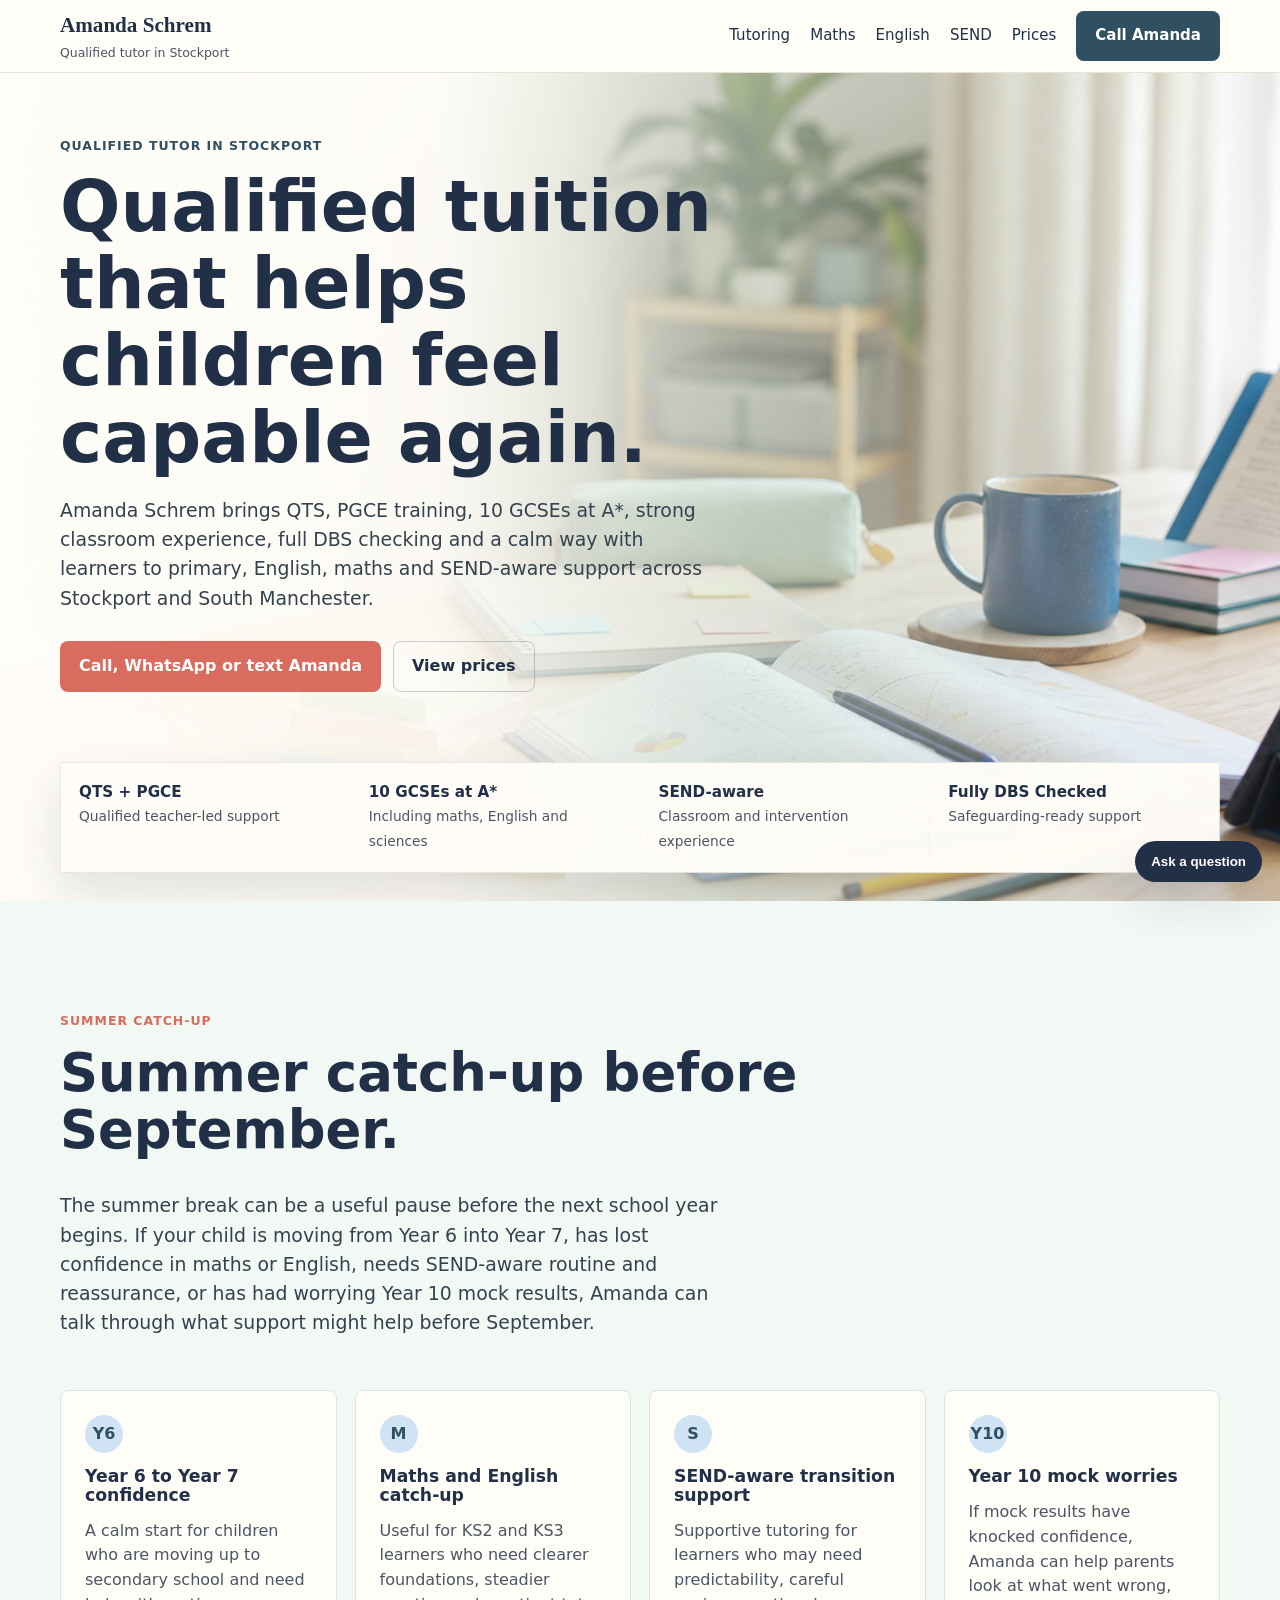
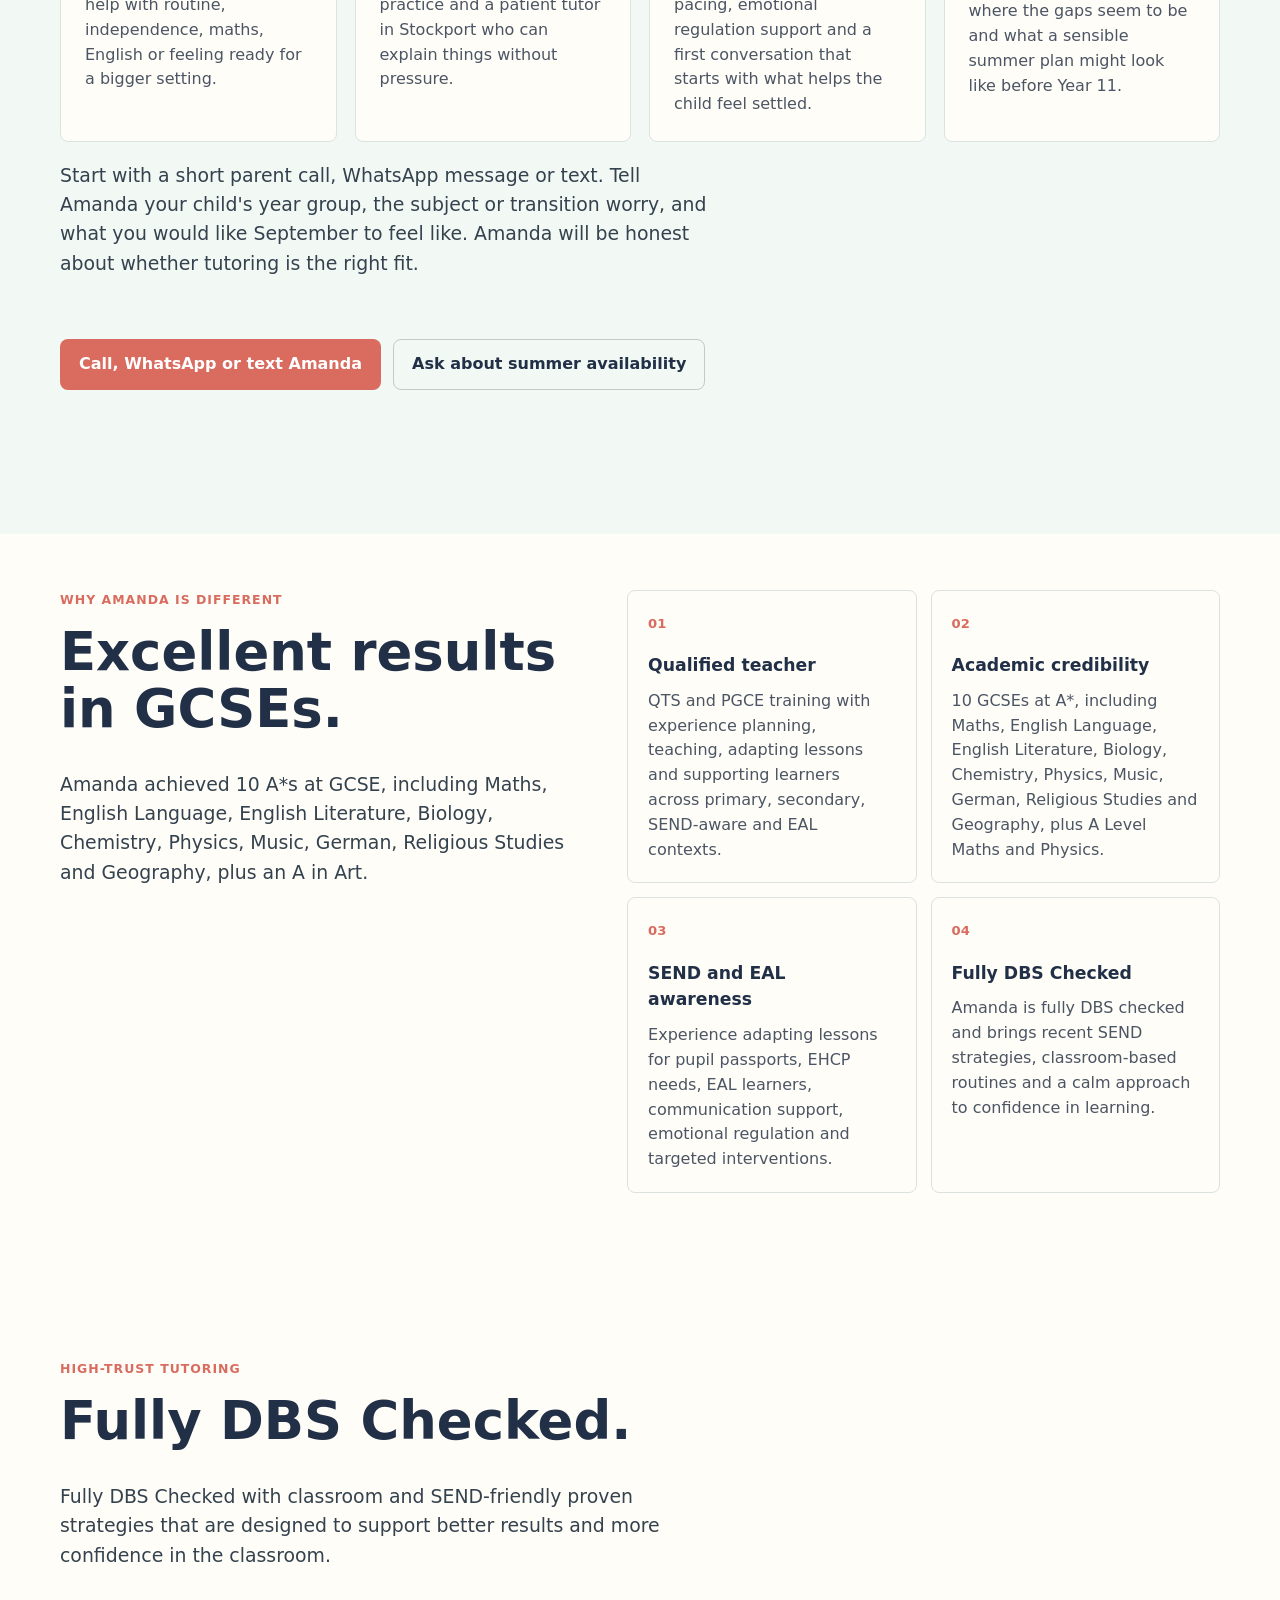
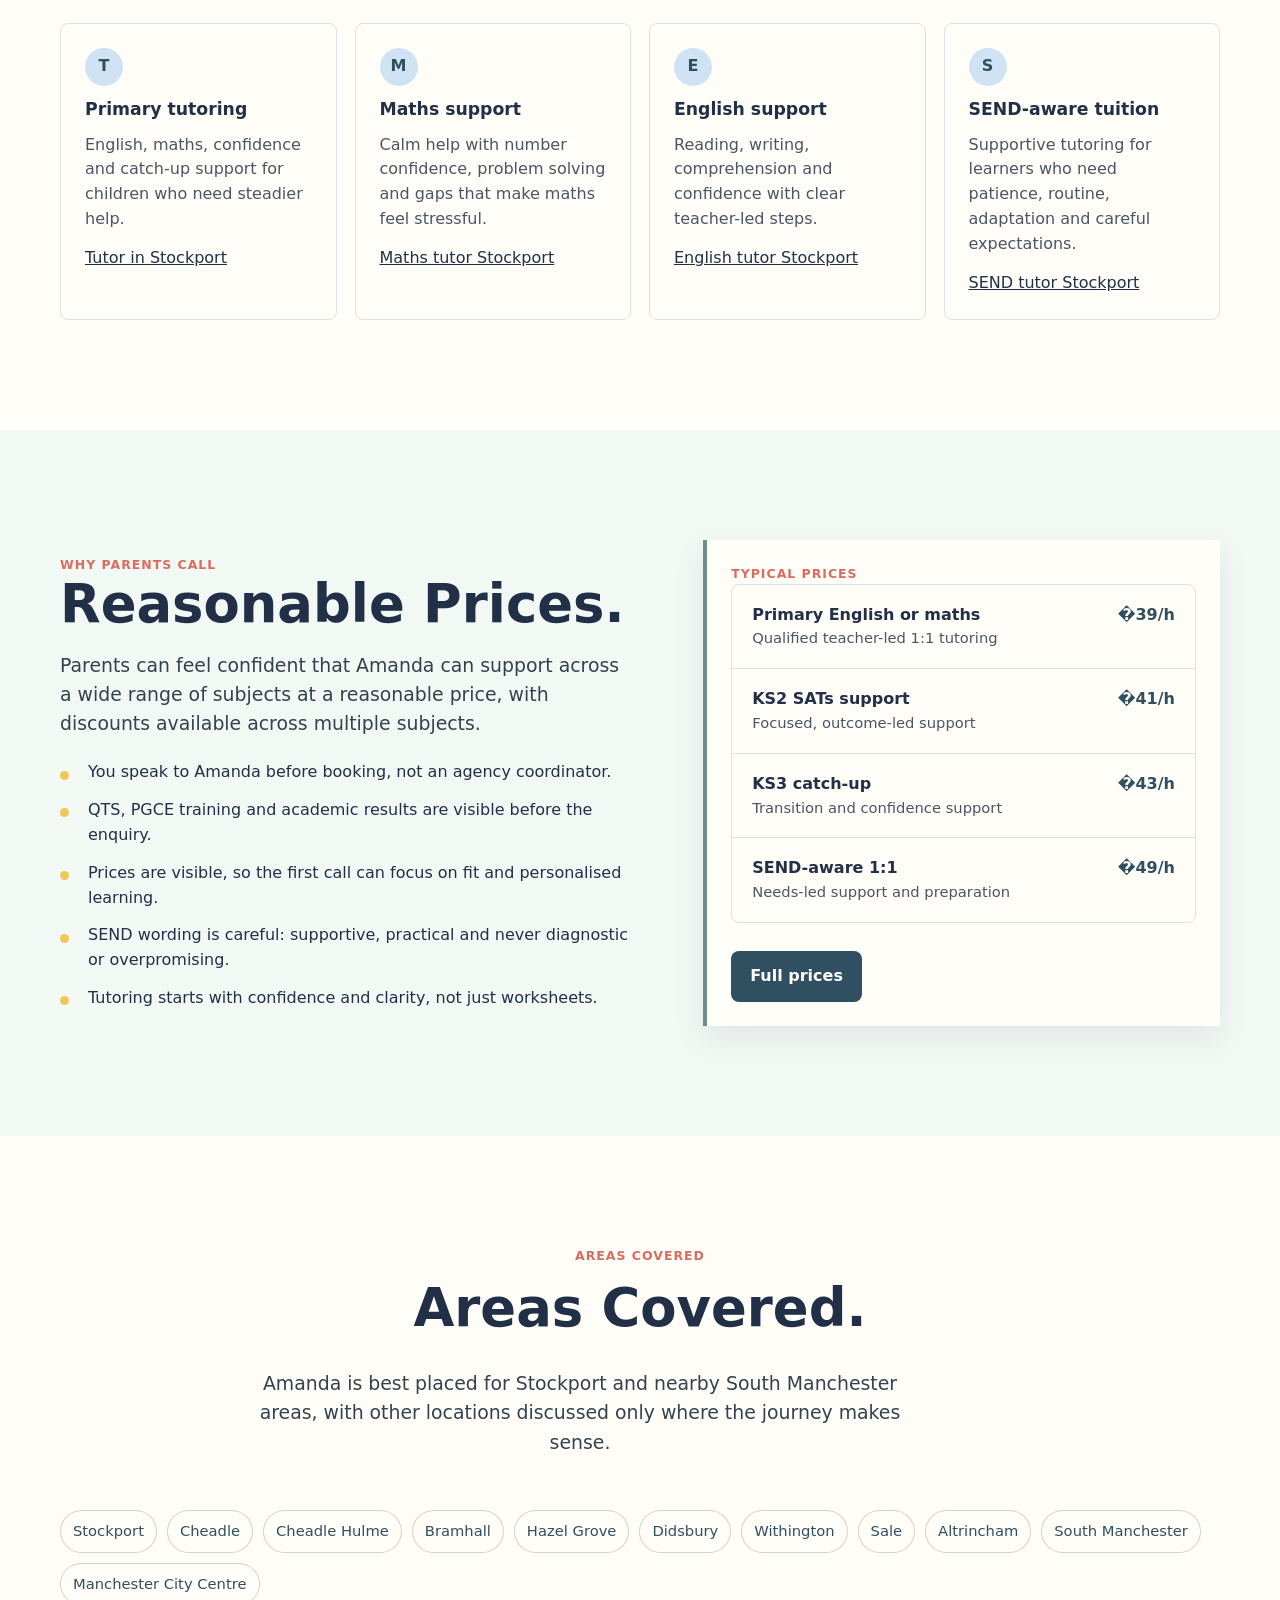
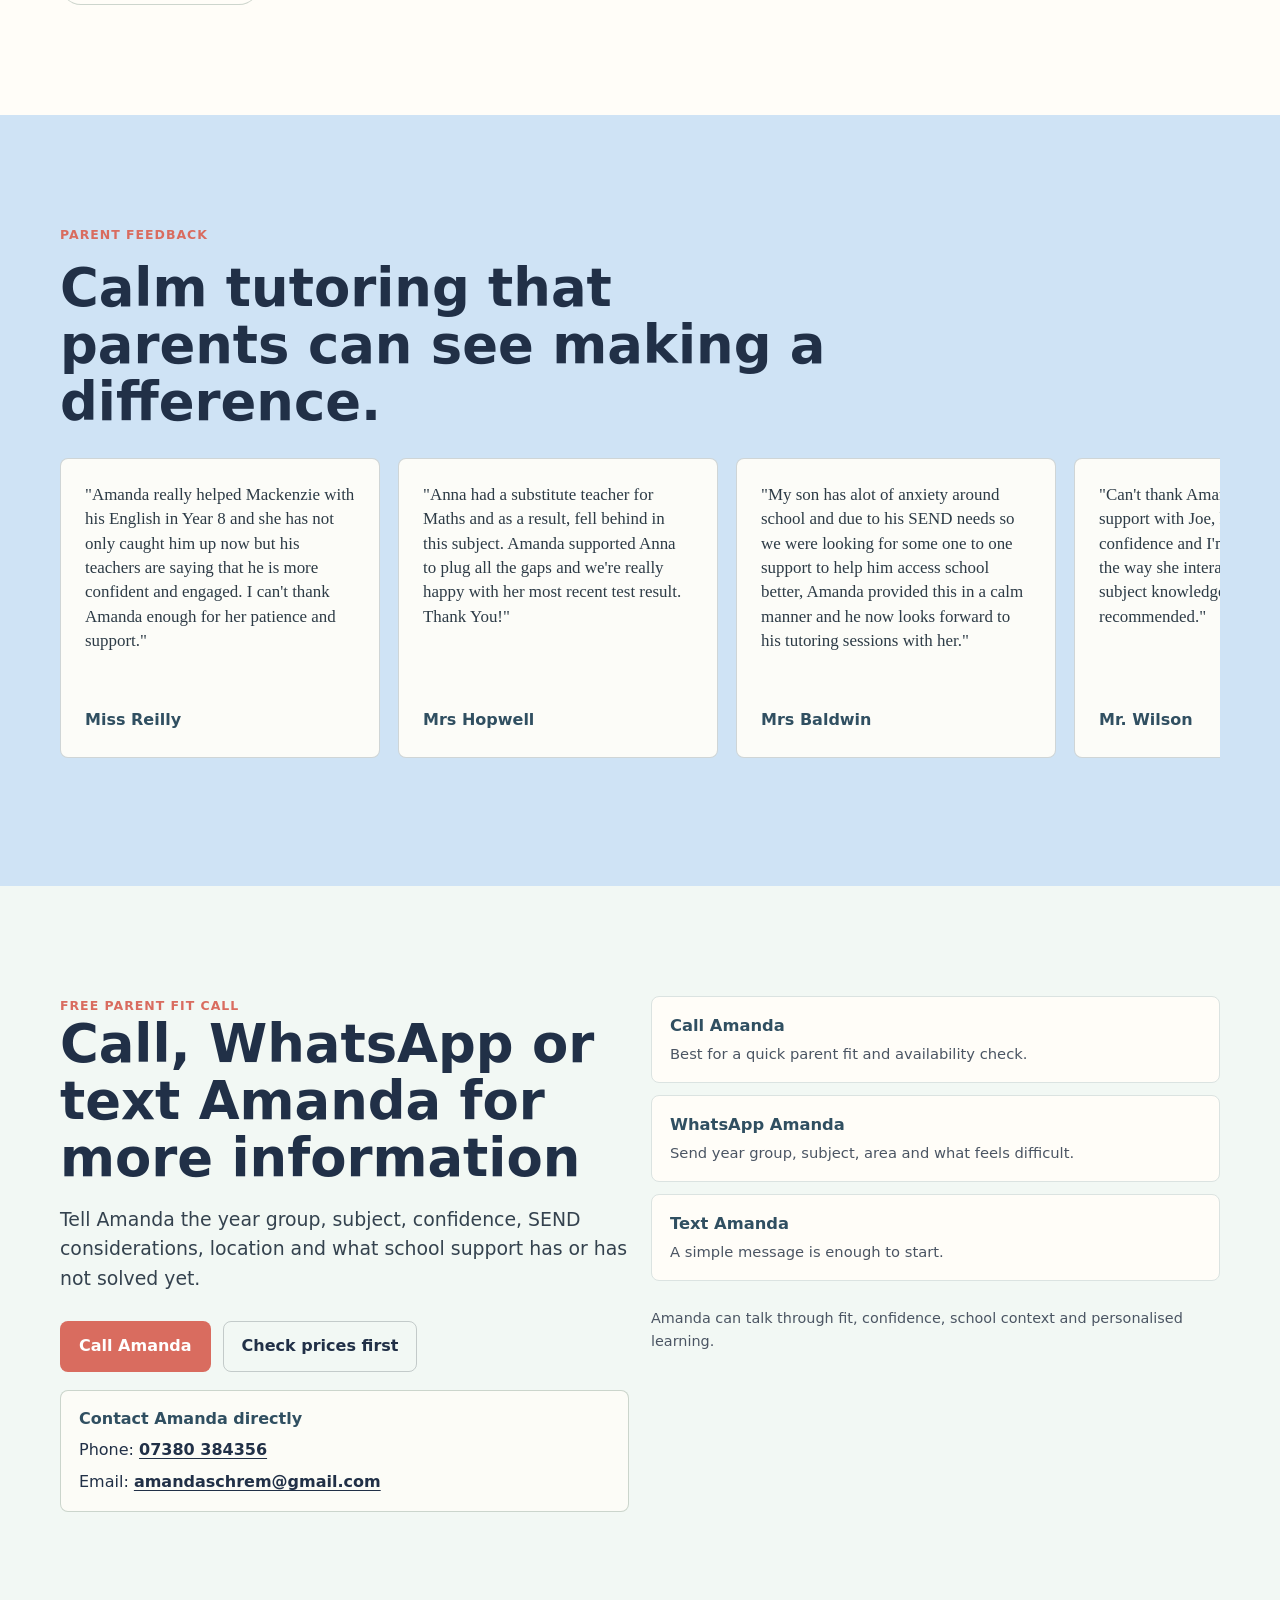
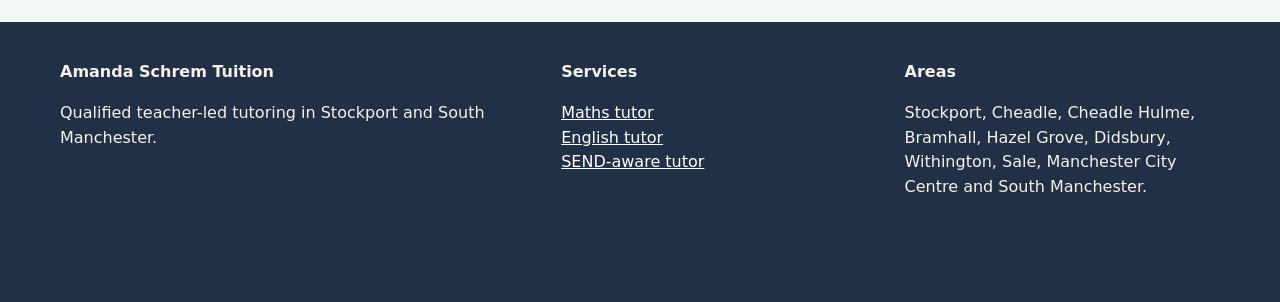
==== index.html @ b8ba830f "Initial Amanda Schrem tuition website" ====
<!doctype html>
<html lang="en-GB">
<head>
  <meta charset="utf-8">
  <meta name="viewport" content="width=device-width, initial-scale=1">
  <title>Qualified Tutor in Stockport | Amanda Schrem Tuition</title>
  <meta name="description" content="Qualified teacher and tutor in Stockport. Amanda Schrem offers calm primary, English, maths, confidence and SEND-aware tutoring with QTS, PGCE training and strong academic results.">
  <meta name="theme-color" content="#fffdf8">
  <meta property="og:title" content="Qualified Tutor in Stockport with Amanda Schrem">
  <meta property="og:description" content="Parent-friendly tutoring across Stockport and South Manchester, led by one named qualified teacher with QTS, PGCE training and strong academic results.">
  <meta property="og:image" content="assets/hero-tutoring.png">
  <link rel="stylesheet" href="assets/styles.css?v=20260614c">
  <script type="application/ld+json">
  {
    "@context": "https://schema.org",
    "@type": "EducationalOrganization",
    "name": "Amanda Schrem Tuition",
    "description": "Qualified teacher-led tutoring in Stockport and South Manchester.",
    "areaServed": ["Stockport", "Cheadle", "Cheadle Hulme", "Bramhall", "Hazel Grove", "Sale", "Altrincham", "South Manchester"],
    "url": "https://amandaschremtuition.co.uk/",
    "founder": {
      "@type": "Person",
      "name": "Amanda Schrem",
      "jobTitle": "Qualified Teacher",
      "description": "Qualified teacher with QTS, PGCE training through the University of Derby, 10 GCSEs at A* including maths, English and sciences, and classroom experience across primary, secondary, SEND and EAL support."
    }
  }
  </script>
</head>
<body>
  <a class="skip-link" href="#main">Skip to content</a>
  <header class="site-header">
    <div class="nav-wrap">
      <a class="brand" href="index.html" aria-label="Amanda Schrem Tuition home">
        <strong>Amanda Schrem</strong>
        <span>Qualified tutor in Stockport</span>
      </a>
      <button class="menu-button" type="button" data-menu-button aria-expanded="false" aria-label="Open menu">Menu</button>
      <nav class="nav-links" data-nav-links aria-label="Main navigation">
        <a href="tutor-stockport.html">Tutoring</a>
        <a href="maths-tutor-stockport.html">Maths</a>
        <a href="english-tutor-stockport.html">English</a>
        <a href="send-tutor-stockport.html">SEND</a>
        <a href="prices.html">Prices</a>
        <a class="btn" href="tel:+447380384356" data-track="phone_intent" data-label="tuition-header-call">Call Amanda</a>
      </nav>
    </div>
  </header>

  <main id="main">
    <section class="hero" aria-label="Qualified tutor in Stockport">
      <div class="hero-media">
        <img src="assets/hero-tutoring.png" alt="A calm home tutoring workspace with books, notes and learning materials">
        <div class="hero-content">
          <div class="hero-copy">
            <p class="eyebrow">Qualified tutor in Stockport</p>
            <h1>Qualified tuition that helps children feel capable again.</h1>
            <p class="lead">Amanda Schrem brings QTS, PGCE training, 10 GCSEs at A*, strong classroom experience, full DBS checking and a calm way with learners to primary, English, maths and SEND-aware support across Stockport and South Manchester.</p>
            <div class="hero-actions">
              <a class="btn rosin" href="#contact" data-track="primary_cta_click" data-label="tuition-home-call">Call, WhatsApp or text Amanda</a>
              <a class="btn secondary" href="prices.html" data-track="prices_click" data-label="tuition-home-prices">View prices</a>
            </div>
          </div>
        </div>
        <div class="trust-strip" aria-label="Tutoring highlights">
          <div class="trust-item"><strong>QTS + PGCE</strong><span>Qualified teacher-led support</span></div>
          <div class="trust-item"><strong>10 GCSEs at A*</strong><span>Including maths, English and sciences</span></div>
          <div class="trust-item"><strong>SEND-aware</strong><span>Classroom and intervention experience</span></div>
          <div class="trust-item"><strong>Fully DBS Checked</strong><span>Safeguarding-ready support</span></div>
        </div>
      </div>
    </section>

    <section class="section alt">
      <div class="wrap">
        <div class="section-head">
          <p class="kicker">Summer catch-up</p>
          <h2>Summer catch-up before September.</h2>
          <p class="lead">The summer break can be a useful pause before the next school year begins. If your child is moving from Year 6 into Year 7, has lost confidence in maths or English, needs SEND-aware routine and reassurance, or has had worrying Year 10 mock results, Amanda can talk through what support might help before September.</p>
        </div>
        <div class="grid four">
          <article class="card feature"><span class="mark">Y6</span><h3>Year 6 to Year 7 confidence</h3><p>A calm start for children who are moving up to secondary school and need help with routine, independence, maths, English or feeling ready for a bigger setting.</p></article>
          <article class="card feature"><span class="mark">M</span><h3>Maths and English catch-up</h3><p>Useful for KS2 and KS3 learners who need clearer foundations, steadier practice and a patient tutor in Stockport who can explain things without pressure.</p></article>
          <article class="card feature"><span class="mark">S</span><h3>SEND-aware transition support</h3><p>Supportive tutoring for learners who may need predictability, careful pacing, emotional regulation support and a first conversation that starts with what helps the child feel settled.</p></article>
          <article class="card feature"><span class="mark">Y10</span><h3>Year 10 mock worries</h3><p>If mock results have knocked confidence, Amanda can help parents look at what went wrong, where the gaps seem to be and what a sensible summer plan might look like before Year 11.</p></article>
        </div>
        <div class="section-head">
          <p class="lead">Start with a short parent call, WhatsApp message or text. Tell Amanda your child's year group, the subject or transition worry, and what you would like September to feel like. Amanda will be honest about whether tutoring is the right fit.</p>
          <div class="section-actions"><a class="btn rosin" href="#contact" data-track="seasonal_home_call" data-label="tuition-home-summer-talk">Call, WhatsApp or text Amanda</a><a class="btn secondary" href="summer-catch-up-tutor-stockport.html" data-track="seasonal_home_page_click" data-label="tuition-home-summer-page">Ask about summer availability</a></div>
        </div>
      </div>
    </section>

    <section class="section tight">
      <div class="wrap proof-led">
        <div class="section-head">
          <p class="kicker">Why Amanda is different</p>
          <h2>Excellent results in GCSEs.</h2>
          <p class="lead">Amanda achieved 10 A*s at GCSE, including Maths, English Language, English Literature, Biology, Chemistry, Physics, Music, German, Religious Studies and Geography, plus an A in Art.</p>
        </div>
        <div class="proof-grid" aria-label="Amanda Schrem tutoring credentials">
          <article class="proof-card"><span>01</span><strong>Qualified teacher</strong><p>QTS and PGCE training with experience planning, teaching, adapting lessons and supporting learners across primary, secondary, SEND-aware and EAL contexts.</p></article>
          <article class="proof-card"><span>02</span><strong>Academic credibility</strong><p>10 GCSEs at A*, including Maths, English Language, English Literature, Biology, Chemistry, Physics, Music, German, Religious Studies and Geography, plus A Level Maths and Physics.</p></article>
          <article class="proof-card"><span>03</span><strong>SEND and EAL awareness</strong><p>Experience adapting lessons for pupil passports, EHCP needs, EAL learners, communication support, emotional regulation and targeted interventions.</p></article>
          <article class="proof-card"><span>04</span><strong>Fully DBS Checked</strong><p>Amanda is fully DBS checked and brings recent SEND strategies, classroom-based routines and a calm approach to confidence in learning.</p></article>
        </div>
      </div>
    </section>

    <section class="section">
      <div class="wrap">
        <div class="section-head">
          <p class="kicker">High-trust tutoring</p>
          <h2>Fully DBS Checked.</h2>
          <p class="lead">Fully DBS Checked with classroom and SEND-friendly proven strategies that are designed to support better results and more confidence in the classroom.</p>
        </div>
        <div class="grid four">
          <article class="card feature"><span class="mark">T</span><h3>Primary tutoring</h3><p>English, maths, confidence and catch-up support for children who need steadier help.</p><a href="tutor-stockport.html">Tutor in Stockport</a></article>
          <article class="card feature"><span class="mark">M</span><h3>Maths support</h3><p>Calm help with number confidence, problem solving and gaps that make maths feel stressful.</p><a href="maths-tutor-stockport.html">Maths tutor Stockport</a></article>
          <article class="card feature"><span class="mark">E</span><h3>English support</h3><p>Reading, writing, comprehension and confidence with clear teacher-led steps.</p><a href="english-tutor-stockport.html">English tutor Stockport</a></article>
          <article class="card feature"><span class="mark">S</span><h3>SEND-aware tuition</h3><p>Supportive tutoring for learners who need patience, routine, adaptation and careful expectations.</p><a href="send-tutor-stockport.html">SEND tutor Stockport</a></article>
        </div>
      </div>
    </section>

    <section class="section alt">
      <div class="wrap split">
        <div>
          <p class="kicker">Why parents call</p>
          <h2>Reasonable Prices.</h2>
          <p class="lead">Parents can feel confident that Amanda can support across a wide range of subjects at a reasonable price, with discounts available across multiple subjects.</p>
          <ul class="list">
            <li>You speak to Amanda before booking, not an agency coordinator.</li>
            <li>QTS, PGCE training and academic results are visible before the enquiry.</li>
            <li>Prices are visible, so the first call can focus on fit and personalised learning.</li>
            <li>SEND wording is careful: supportive, practical and never diagnostic or overpromising.</li>
            <li>Tutoring starts with confidence and clarity, not just worksheets.</li>
          </ul>
        </div>
        <aside class="panel">
          <p class="kicker">Typical prices</p>
          <div class="price-table">
            <div class="price-row"><div><strong>Primary English or maths</strong><span>Qualified teacher-led 1:1 tutoring</span></div><div class="price">�39/h</div></div>
            <div class="price-row"><div><strong>KS2 SATs support</strong><span>Focused, outcome-led support</span></div><div class="price">�41/h</div></div>
            <div class="price-row"><div><strong>KS3 catch-up</strong><span>Transition and confidence support</span></div><div class="price">�43/h</div></div>
            <div class="price-row"><div><strong>SEND-aware 1:1</strong><span>Needs-led support and preparation</span></div><div class="price">�49/h</div></div>
          </div>
          <div class="section-actions"><a class="btn" href="prices.html" data-track="prices_click" data-label="tuition-home-price-panel">Full prices</a></div>
        </aside>
      </div>
    </section>

    <section class="section" id="areas">
      <div class="wrap">
        <div class="section-head center">
          <p class="kicker">Areas covered</p>
          <h2>Areas Covered.</h2>
          <p class="lead">Amanda is best placed for Stockport and nearby South Manchester areas, with other locations discussed only where the journey makes sense.</p>
        </div>
        <div class="area-pills"><span>Stockport</span><span>Cheadle</span><span>Cheadle Hulme</span><span>Bramhall</span><span>Hazel Grove</span><span>Didsbury</span><span>Withington</span><span>Sale</span><span>Altrincham</span><span>South Manchester</span><span>Manchester City Centre</span></div>
      </div>
    </section>

    <section class="section blue testimonials-section">
      <div class="wrap">
        <div class="section-head">
          <p class="kicker">Parent feedback</p>
          <h2>Calm tutoring that parents can see making a difference.</h2>
        </div>
        <div class="testimonial-rail" aria-label="Tutoring testimonials">
          <figure class="testimonial-card"><blockquote>"Amanda really helped Mackenzie with his English in Year 8 and she has not only caught him up now but his teachers are saying that he is more confident and engaged. I can't thank Amanda enough for her patience and support."</blockquote><figcaption>Miss Reilly</figcaption></figure>
          <figure class="testimonial-card"><blockquote>"Anna had a substitute teacher for Maths and as a result, fell behind in this subject. Amanda supported Anna to plug all the gaps and we're really happy with her most recent test result. Thank You!"</blockquote><figcaption>Mrs Hopwell</figcaption></figure>
          <figure class="testimonial-card"><blockquote>"My son has alot of anxiety around school and due to his SEND needs so we were looking for some one to one support to help him access school better, Amanda provided this in a calm manner and he now looks forward to his tutoring sessions with her."</blockquote><figcaption>Mrs Baldwin</figcaption></figure>
          <figure class="testimonial-card"><blockquote>"Can't thank Amanda enough for her support with Joe, he's really grown in confidence and I'm sure thats down to the way she interacts with him and her subject knowledge. Highly recommended."</blockquote><figcaption>Mr. Wilson</figcaption></figure>
        </div>
      </div>
    </section>

    <section class="section alt" id="contact">
      <div class="wrap contact-box">
        <div>
          <p class="kicker">Free parent fit call</p>
          <h2>Call, WhatsApp or text Amanda for more information</h2>
          <p class="lead">Tell Amanda the year group, subject, confidence, SEND considerations, location and what school support has or has not solved yet.</p>
          <div class="section-actions"><a class="btn rosin" href="tel:+447380384356" data-track="phone_intent" data-label="tuition-contact-call">Call Amanda</a><a class="btn secondary" href="prices.html">Check prices first</a></div>
        <div class="direct-contact desktop-contact" aria-label="Amanda direct contact details"><strong>Contact Amanda directly</strong><span>Phone: <a href="tel:+447380384356">07380 384356</a></span><span>Email: <a href="mailto:amandaschrem@gmail.com">amandaschrem@gmail.com</a></span></div></div>
        <div class="contact-options" aria-label="Tutoring contact options">
          <a class="contact-option" href="tel:+447380384356" data-track="phone_intent" data-label="tuition-home-call-option"><strong>Call Amanda</strong><span>Best for a quick parent fit and availability check.</span></a>
          <a class="contact-option" href="https://wa.me/447380384356?text=Hi%20Amanda%2C%20I%20would%20like%20to%20ask%20about%20tutoring." data-track="whatsapp_intent" data-label="tuition-home-whatsapp"><strong>WhatsApp Amanda</strong><span>Send year group, subject, area and what feels difficult.</span></a>
          <a class="contact-option" href="sms:+447380384356?body=Hi%20Amanda%2C%20I%20would%20like%20to%20ask%20about%20tutoring." data-track="text_intent" data-label="tuition-home-text"><strong>Text Amanda</strong><span>A simple message is enough to start.</span></a>
          <p class="form-note">Amanda can talk through fit, confidence, school context and personalised learning.</p>
        </div>
      </div>
    </section>
  </main>

  <aside class="chat-widget" aria-label="Tutoring quick answers">
    <button class="chat-toggle" type="button" data-chat-toggle aria-expanded="false">Ask a question</button>
    <div class="chat-panel" data-chat-panel>
      <div class="chat-head"><strong>Amanda Schrem Tuition</strong><span>Quick answers before you call</span></div>
      <div class="chat-body">
        <div class="quick-replies"><button type="button" data-chat-reply="qualifications">Why Amanda?</button><button type="button" data-chat-reply="prices">What does tutoring cost?</button><button type="button" data-chat-reply="areas">Which areas are covered?</button><button type="button" data-chat-reply="trial">How do we start?</button></div>
        <div class="chat-answer" data-chat-answer>Choose a question, then call, WhatsApp or text if it sounds like the right fit.</div>
        <a class="btn" href="#contact" data-track="chat_callback_click" data-label="tuition-chat-callback">Call, WhatsApp or text Amanda</a>
      </div>
    </div>
  </aside>

  <div class="sticky-call" aria-label="Mobile contact options for Amanda"><a class="mobile-contact-action phone" href="tel:+447380384356" data-track="sticky_phone_intent" data-label="mobile-sticky-call" aria-label="Call Amanda"><svg aria-hidden="true" viewBox="0 0 24 24" fill="none"><path d="M22 16.92v3a2 2 0 0 1-2.18 2 19.8 19.8 0 0 1-8.63-3.07 19.5 19.5 0 0 1-6-6A19.8 19.8 0 0 1 2.12 4.18 2 2 0 0 1 4.11 2h3a2 2 0 0 1 2 1.72c.13.95.35 1.88.66 2.77a2 2 0 0 1-.45 2.11L8.05 9.87a16 16 0 0 0 6.08 6.08l1.27-1.27a2 2 0 0 1 2.11-.45c.89.31 1.82.53 2.77.66A2 2 0 0 1 22 16.92Z" stroke="currentColor" stroke-width="2" stroke-linecap="round" stroke-linejoin="round"/></svg><span>Call</span></a><a class="mobile-contact-action whatsapp" href="https://wa.me/447380384356?text=Hi%20Amanda%2C%20I%20would%20like%20to%20ask%20about%20tutoring." data-track="sticky_whatsapp_intent" data-label="mobile-sticky-whatsapp" aria-label="WhatsApp Amanda"><svg aria-hidden="true" viewBox="0 0 24 24"><path fill="currentColor" d="M12.03 2.5a9.43 9.43 0 0 0-8.17 14.15L2.7 21.5l4.98-1.13A9.43 9.43 0 1 0 12.03 2.5Zm0 1.8a7.63 7.63 0 0 1 6.45 11.72 7.62 7.62 0 0 1-9.92 2.66l-.31-.16-2.94.67.69-2.83-.18-.3A7.63 7.63 0 0 1 12.03 4.3Zm-3.1 3.72c-.16 0-.42.06-.64.3-.22.23-.84.82-.84 2 0 1.17.86 2.31.98 2.47.12.16 1.66 2.66 4.1 3.62 2.02.8 2.44.64 2.88.6.44-.04 1.42-.58 1.62-1.14.2-.56.2-1.04.14-1.14-.06-.1-.22-.16-.46-.28-.24-.12-1.42-.7-1.64-.78-.22-.08-.38-.12-.54.12-.16.24-.62.78-.76.94-.14.16-.28.18-.52.06-.24-.12-1.01-.37-1.92-1.18-.71-.63-1.19-1.41-1.33-1.65-.14-.24-.01-.37.11-.49.11-.11.24-.28.36-.42.12-.14.16-.24.24-.4.08-.16.04-.3-.02-.42-.06-.12-.54-1.3-.74-1.78-.2-.47-.39-.4-.54-.41h-.48Z"/></svg><span>WhatsApp</span></a><a class="mobile-contact-action text" href="sms:+447380384356?body=Hi%20Amanda%2C%20I%20would%20like%20to%20ask%20about%20tutoring." data-track="sticky_text_intent" data-label="mobile-sticky-text" aria-label="Text Amanda"><svg aria-hidden="true" viewBox="0 0 24 24" fill="none"><path d="M21 15a4 4 0 0 1-4 4H8l-5 3V7a4 4 0 0 1 4-4h10a4 4 0 0 1 4 4v8Z" stroke="currentColor" stroke-width="2" stroke-linecap="round" stroke-linejoin="round"/><path d="M8 9h8M8 13h5" stroke="currentColor" stroke-width="2" stroke-linecap="round"/></svg><span>Text</span></a></div>
  <footer class="site-footer"><div class="wrap footer-grid"><div><strong>Amanda Schrem Tuition</strong><p>Qualified teacher-led tutoring in Stockport and South Manchester.</p></div><div><strong>Services</strong><p><a href="maths-tutor-stockport.html">Maths tutor</a><br><a href="english-tutor-stockport.html">English tutor</a><br><a href="send-tutor-stockport.html">SEND-aware tutor</a></p></div><div><strong>Areas</strong><p>Stockport, Cheadle, Cheadle Hulme, Bramhall, Hazel Grove, Didsbury, Withington, Sale, Manchester City Centre and South Manchester.</p></div></div></footer>
  <script src="assets/site.js?v=20260614"></script>
</body>
</html>
---- assets/styles.css ----
:root {
  --ink: #213047;
  --muted: #4b5563;
  --ivory: #f2f8f4;
  --warm-white: #fffdf8;
  --sage: #6d8f84;
  --sage-dark: #304f61;
  --rosin: #d96c5f;
  --brass: #f1c75b;
  --pale-blue: #cfe3f5;
  --line: #dbe3e1;
  --shadow: 0 20px 45px rgba(33, 48, 71, 0.12);
  --radius: 8px;
  font-family: Inter, ui-sans-serif, system-ui, -apple-system, BlinkMacSystemFont, "Segoe UI", sans-serif;
  color: var(--ink);
  background: var(--warm-white);
}

* {
  box-sizing: border-box;
}

html {
  scroll-behavior: smooth;
}

body {
  margin: 0;
  background: var(--warm-white);
  color: var(--ink);
  line-height: 1.55;
}

body.menu-open {
  overflow: hidden;
}

a {
  color: inherit;
}

img {
  display: block;
  max-width: 100%;
}

.skip-link {
  position: absolute;
  left: -999px;
  top: 8px;
  z-index: 50;
  background: var(--ink);
  color: #fff;
  padding: 10px 14px;
}

.skip-link:focus {
  left: 8px;
}

.site-header {
  position: sticky;
  top: 0;
  z-index: 30;
  border-bottom: 1px solid rgba(230, 222, 208, 0.9);
  background: rgba(255, 253, 248, 0.94);
  backdrop-filter: blur(12px);
}

.nav-wrap {
  width: min(1160px, calc(100% - 32px));
  margin: 0 auto;
  min-height: 72px;
  display: flex;
  align-items: center;
  justify-content: space-between;
  gap: 20px;
}

.brand {
  display: grid;
  gap: 1px;
  text-decoration: none;
}

.brand strong {
  font-family: Georgia, "Times New Roman", serif;
  font-size: 1.32rem;
  font-weight: 700;
  letter-spacing: 0;
}

.brand span {
  font-size: 0.78rem;
  color: var(--muted);
}

.nav-links {
  display: flex;
  align-items: center;
  justify-content: flex-end;
  gap: 20px;
  font-size: 0.94rem;
}

.nav-links a {
  text-decoration: none;
  color: var(--ink);
}

.nav-links a:hover {
  color: var(--sage-dark);
}

.nav-links a.btn {
  color: #fff;
}

.nav-links a.btn.secondary {
  color: var(--ink);
}

.menu-button {
  display: none;
  min-width: 44px;
  min-height: 44px;
  border: 1px solid var(--line);
  border-radius: var(--radius);
  background: var(--warm-white);
  color: var(--ink);
  font-weight: 700;
}

.btn,
button.btn {
  display: inline-flex;
  align-items: center;
  justify-content: center;
  min-height: 44px;
  padding: 12px 18px;
  border: 1px solid transparent;
  border-radius: var(--radius);
  background: var(--sage-dark);
  color: #fff;
  font-weight: 750;
  text-decoration: none;
  cursor: pointer;
  transition: transform 150ms ease, background 150ms ease, border-color 150ms ease;
}

.btn:hover,
button.btn:hover {
  transform: translateY(-1px);
  background: #355146;
}

.btn.secondary {
  background: transparent;
  border-color: rgba(31, 41, 51, 0.22);
  color: var(--ink);
}

.btn.secondary:hover {
  background: var(--ivory);
}

.btn.ghost {
  background: transparent;
  border-color: rgba(111, 140, 123, 0.45);
  color: var(--sage-dark);
}

.btn.rosin {
  background: var(--rosin);
}

.hero {
  min-height: calc(100svh - 72px);
  display: grid;
  align-items: stretch;
  background: var(--ivory);
}

.hero-media {
  position: relative;
  min-height: calc(100svh - 72px);
  isolation: isolate;
  overflow: hidden;
}

.hero-media img {
  width: 100%;
  height: 100%;
  min-height: calc(100svh - 72px);
  object-fit: cover;
}

.hero-media::after {
  content: "";
  position: absolute;
  inset: 0;
  z-index: 1;
  background: linear-gradient(90deg, rgba(255, 253, 248, 0.98) 0%, rgba(255, 253, 248, 0.92) 34%, rgba(221, 237, 228, 0.62) 58%, rgba(207, 227, 245, 0.08) 100%);
}

.hero-content {
  position: absolute;
  z-index: 2;
  inset: 0;
  width: min(1160px, calc(100% - 32px));
  margin: 0 auto;
  display: grid;
  align-content: start;
  padding-top: clamp(42px, 7vh, 76px);
  max-width: 1160px;
}

.hero-copy {
  width: min(720px, 100%);
  padding: 0 0 178px;
}

.eyebrow {
  margin: 0 0 14px;
  color: var(--sage-dark);
  text-transform: uppercase;
  letter-spacing: 0.08em;
  font-size: 0.78rem;
  font-weight: 800;
}

h1,
h2,
h3 {
  margin: 0;
  letter-spacing: 0;
  line-height: 1.08;
}

h1,
h2 {
  font-family: ui-sans-serif, system-ui, -apple-system, BlinkMacSystemFont, "Segoe UI", sans-serif;
  font-weight: 850;
}

h1 {
  font-size: 4.45rem;
  max-width: 15ch;
}

h2 {
  font-size: 3.3rem;
}

h3 {
  font-size: 1.08rem;
}

.lead {
  font-size: 1.18rem;
  color: #34424e;
  max-width: 660px;
}

.hero-actions,
.section-actions {
  display: flex;
  flex-wrap: wrap;
  gap: 12px;
  margin-top: 28px;
}

.mini-proof {
  display: grid;
  grid-template-columns: repeat(3, minmax(0, 1fr));
  gap: 10px;
  margin-top: 10px;
}

.mini-proof span {
  border: 1px solid rgba(111, 140, 123, 0.32);
  border-radius: var(--radius);
  background: rgba(255, 253, 248, 0.72);
  padding: 11px 12px;
  color: var(--sage-dark);
  font-size: 0.9rem;
  font-weight: 800;
}

.trust-strip {
  position: absolute;
  z-index: 3;
  left: 50%;
  bottom: 28px;
  transform: translateX(-50%);
  width: min(1160px, calc(100% - 32px));
  display: grid;
  grid-template-columns: repeat(4, 1fr);
  gap: 1px;
  border: 1px solid rgba(31, 41, 51, 0.1);
  background: rgba(255, 253, 248, 0.9);
  box-shadow: var(--shadow);
}

.trust-item {
  padding: 18px;
  background: rgba(255, 253, 248, 0.82);
}

.trust-item strong {
  display: block;
  font-size: 0.95rem;
}

.trust-item span {
  color: var(--muted);
  font-size: 0.86rem;
}

.section {
  padding: clamp(64px, 9vw, 110px) 0;
}

.section.tight {
  padding: 56px 0;
}

.section.alt {
  background: var(--ivory);
}

.section.blue {
  background: var(--pale-blue);
}

.wrap {
  width: min(1160px, calc(100% - 32px));
  margin: 0 auto;
}

.section-head {
  display: grid;
  gap: 14px;
  margin-bottom: 34px;
  max-width: 780px;
}

.section-head.center {
  margin-left: auto;
  margin-right: auto;
  text-align: center;
}

.kicker {
  margin: 0;
  color: var(--rosin);
  font-size: 0.78rem;
  font-weight: 850;
  text-transform: uppercase;
  letter-spacing: 0.08em;
}

.grid {
  display: grid;
  gap: 18px;
}

.grid.two {
  grid-template-columns: repeat(2, minmax(0, 1fr));
}

.grid.three {
  grid-template-columns: repeat(3, minmax(0, 1fr));
}

.grid.four {
  grid-template-columns: repeat(4, minmax(0, 1fr));
}

.card {
  border: 1px solid var(--line);
  border-radius: var(--radius);
  background: var(--warm-white);
  padding: 24px;
}

.card.feature {
  min-height: 100%;
  display: grid;
  align-content: start;
  gap: 14px;
}

.card.feature .mark,
.step .mark {
  width: 38px;
  height: 38px;
  border-radius: 50%;
  display: inline-grid;
  place-items: center;
  background: var(--pale-blue);
  color: var(--sage-dark);
  font-weight: 900;
}

.card p,
.step p {
  margin: 0;
  color: var(--muted);
}

.split {
  display: grid;
  grid-template-columns: minmax(0, 1.05fr) minmax(320px, 0.95fr);
  gap: clamp(28px, 6vw, 72px);
  align-items: center;
}

.panel {
  border-left: 4px solid var(--sage);
  padding: 24px;
  background: var(--warm-white);
  box-shadow: 0 12px 30px rgba(31, 41, 51, 0.08);
}

.proof-led {
  display: grid;
  grid-template-columns: minmax(0, 0.92fr) minmax(0, 1.08fr);
  gap: clamp(28px, 5vw, 62px);
  align-items: start;
}

.proof-led .section-head {
  margin-bottom: 0;
  position: sticky;
  top: 104px;
}

.proof-grid {
  display: grid;
  grid-template-columns: repeat(2, minmax(0, 1fr));
  gap: 14px;
}

.proof-card {
  border: 1px solid var(--line);
  border-radius: var(--radius);
  background: var(--warm-white);
  padding: 20px;
  min-height: 190px;
}

.proof-card span {
  display: inline-flex;
  margin-bottom: 18px;
  color: var(--rosin);
  font-weight: 900;
  font-size: 0.82rem;
}

.proof-card strong {
  display: block;
  font-size: 1.08rem;
}

.proof-card p {
  margin: 10px 0 0;
  color: var(--muted);
}

.list {
  display: grid;
  gap: 13px;
  margin: 22px 0 0;
  padding: 0;
  list-style: none;
}

.list li {
  position: relative;
  padding-left: 28px;
}

.list li::before {
  content: "";
  position: absolute;
  left: 0;
  top: 0.64em;
  width: 9px;
  height: 9px;
  border-radius: 50%;
  background: var(--brass);
}

.price-table {
  border: 1px solid var(--line);
  border-radius: var(--radius);
  overflow: hidden;
  background: var(--warm-white);
}

.price-row {
  display: grid;
  grid-template-columns: 1fr auto;
  gap: 18px;
  padding: 18px 20px;
  border-bottom: 1px solid var(--line);
}

.price-row:last-child {
  border-bottom: 0;
}

.price-row span {
  color: var(--muted);
  display: block;
  font-size: 0.92rem;
}

.price {
  color: var(--sage-dark);
  font-weight: 900;
  white-space: nowrap;
}

.quote {
  border-top: 1px solid var(--line);
  border-bottom: 1px solid var(--line);
  padding: 38px 0;
  font-family: ui-sans-serif, system-ui, -apple-system, BlinkMacSystemFont, "Segoe UI", sans-serif;
  font-weight: 800;
  font-size: 2.1rem;
  line-height: 1.22;
  color: #2d3b46;
}

.testimonials-section .section-head {
  margin-bottom: 24px;
}

.testimonial-rail {
  display: grid;
  grid-auto-flow: column;
  grid-auto-columns: minmax(320px, calc((100% - 36px) / 3));
  gap: 18px;
  overflow-x: auto;
  overscroll-behavior-inline: contain;
  padding: 4px 0 18px;
  scroll-snap-type: inline mandatory;
  scrollbar-color: rgba(48, 79, 97, 0.45) transparent;
}

.testimonial-card {
  display: grid;
  align-content: space-between;
  gap: 22px;
  min-height: 300px;
  margin: 0;
  padding: 24px;
  border: 1px solid rgba(48, 79, 97, 0.22);
  border-radius: var(--radius);
  background: rgba(255, 253, 248, 0.94);
  color: var(--ink);
  scroll-snap-align: start;
}

.testimonial-card blockquote {
  margin: 0;
  font-family: Georgia, "Times New Roman", serif;
  font-size: 1.06rem;
  line-height: 1.44;
  color: #2d3b46;
}

.testimonial-card figcaption {
  color: var(--sage-dark);
  font-weight: 850;
}

.area-pills {
  display: flex;
  flex-wrap: wrap;
  gap: 10px;
  margin-top: 24px;
}

.area-pills span {
  border: 1px solid rgba(111, 140, 123, 0.35);
  border-radius: 999px;
  padding: 9px 12px;
  color: var(--sage-dark);
  background: rgba(255, 253, 248, 0.7);
  font-size: 0.92rem;
}

.faq {
  display: grid;
  gap: 12px;
}

.faq details {
  border: 1px solid var(--line);
  border-radius: var(--radius);
  padding: 18px 20px;
  background: var(--warm-white);
}

.faq summary {
  cursor: pointer;
  font-weight: 800;
}

.faq p {
  color: var(--muted);
  margin-bottom: 0;
}

.contact-box {
  display: grid;
  grid-template-columns: 1fr 1fr;
  gap: 22px;
  align-items: start;
}

.contact-options {
  display: grid;
  gap: 12px;
}

.contact-option {
  display: grid;
  gap: 5px;
  min-height: 78px;
  padding: 16px 18px;
  border: 1px solid var(--line);
  border-radius: var(--radius);
  background: var(--warm-white);
  color: var(--ink);
  text-decoration: none;
  transition: transform 150ms ease, border-color 150ms ease, box-shadow 150ms ease;
}

.contact-option:hover {
  transform: translateY(-1px);
  border-color: rgba(111, 140, 123, 0.55);
  box-shadow: 0 14px 34px rgba(37, 48, 58, 0.08);
}

.contact-option strong {
  color: var(--sage-dark);
  font-size: 1.02rem;
}

.contact-option span {
  color: var(--muted);
  font-size: 0.92rem;
}

.direct-contact {
  display: grid;
  gap: 7px;
  margin-top: 18px;
  padding: 16px 18px;
  border: 1px solid rgba(111, 140, 123, 0.35);
  border-radius: var(--radius);
  background: rgba(255, 253, 248, 0.78);
}

.direct-contact strong {
  color: var(--sage-dark);
}

.direct-contact a {
  color: var(--ink);
  font-weight: 850;
  text-decoration-thickness: 1px;
  text-underline-offset: 3px;
}

form {
  display: grid;
  gap: 14px;
}

label {
  display: grid;
  gap: 6px;
  font-weight: 750;
}

input,
select,
textarea {
  width: 100%;
  min-height: 44px;
  border: 1px solid #d8cec0;
  border-radius: var(--radius);
  padding: 12px 13px;
  background: #fff;
  color: var(--ink);
  font: inherit;
}

textarea {
  min-height: 112px;
  resize: vertical;
}

.form-note,
.small {
  color: var(--muted);
  font-size: 0.9rem;
}

.site-footer {
  padding: 38px 0 86px;
  background: var(--ink);
  color: #f7f2e7;
}

.footer-grid {
  display: grid;
  grid-template-columns: 1.2fr 0.8fr 0.8fr;
  gap: 28px;
}

.site-footer a {
  color: #fff;
}

.sticky-call {
  position: fixed;
  left: 0;
  right: 0;
  bottom: 0;
  z-index: 35;
  display: none;
  grid-template-columns: repeat(3, 1fr);
  background: var(--warm-white);
  border-top: 1px solid var(--line);
  padding: 8px 10px calc(8px + env(safe-area-inset-bottom));
  gap: 8px;
}

.mobile-contact-action {
  display: grid;
  justify-items: center;
  align-content: center;
  gap: 4px;
  min-width: 0;
  min-height: 58px;
  border: 1px solid rgba(31, 41, 51, 0.16);
  border-radius: var(--radius);
  background: var(--warm-white);
  color: var(--ink);
  text-decoration: none;
  font-weight: 850;
}

.mobile-contact-action.phone {
  background: var(--rosin);
  border-color: var(--rosin);
  color: #fff;
}

.mobile-contact-action.whatsapp {
  color: #1f7a4d;
}

.mobile-contact-action svg {
  width: 22px;
  height: 22px;
  display: block;
}

.mobile-contact-action span {
  font-size: 0.78rem;
  line-height: 1;
}

.chat-widget {
  position: fixed;
  right: 18px;
  bottom: 18px;
  z-index: 40;
}

.chat-toggle {
  border: 0;
  border-radius: 999px;
  background: var(--ink);
  color: #fff;
  padding: 13px 16px;
  font-weight: 850;
  box-shadow: var(--shadow);
  cursor: pointer;
}

.chat-panel {
  position: absolute;
  right: 0;
  bottom: 58px;
  width: min(360px, calc(100vw - 32px));
  border: 1px solid var(--line);
  border-radius: var(--radius);
  background: var(--warm-white);
  box-shadow: var(--shadow);
  overflow: hidden;
  display: none;
}

.chat-panel.open {
  display: block;
}

.chat-head {
  padding: 16px;
  background: var(--sage-dark);
  color: #fff;
}

.chat-head strong {
  display: block;
}

.chat-body {
  padding: 16px;
  display: grid;
  gap: 12px;
}

.quick-replies {
  display: grid;
  gap: 8px;
}

.quick-replies button {
  text-align: left;
  border: 1px solid var(--line);
  border-radius: var(--radius);
  background: #fff;
  padding: 10px;
  cursor: pointer;
}

.chat-answer {
  min-height: 72px;
  padding: 12px;
  background: var(--ivory);
  border-radius: var(--radius);
  color: #35434d;
}

.page-hero {
  background: var(--ivory);
  padding: clamp(56px, 8vw, 94px) 0;
}

.page-hero .wrap {
  display: grid;
  gap: 18px;
  max-width: 880px;
}

.page-hero h1 {
  max-width: 12ch;
}

@media (max-width: 900px) {
  .menu-button {
    display: inline-grid;
    place-items: center;
  }

  .nav-links {
    position: fixed;
    inset: 72px 0 auto 0;
    display: none;
    grid-template-columns: 1fr;
    justify-items: stretch;
    gap: 0;
    padding: 10px 16px 18px;
    background: var(--warm-white);
    border-bottom: 1px solid var(--line);
  }

  .nav-links.open {
    display: grid;
  }

  .nav-links a {
    padding: 14px 0;
    border-bottom: 1px solid var(--line);
  }

  .nav-links .btn {
    margin-top: 10px;
  }

  .hero,
  .hero-media,
  .hero-media img {
    min-height: 780px;
  }

  .hero-media::after {
    background: linear-gradient(180deg, rgba(250, 247, 240, 0.98) 0%, rgba(250, 247, 240, 0.91) 46%, rgba(250, 247, 240, 0.38) 100%);
  }

  .hero-content {
    padding-top: 34px;
  }

  .hero-copy {
    padding-bottom: 180px;
  }

  h1 {
    max-width: 13ch;
    font-size: 3.25rem;
  }

  h2 {
    font-size: 2.55rem;
  }

  .quote {
    font-size: 1.7rem;
  }

  .trust-strip {
    grid-template-columns: 1fr 1fr;
    bottom: 16px;
  }

  .grid.two,
  .grid.three,
  .grid.four,
  .mini-proof,
  .proof-led,
  .split,
  .contact-box,
  .footer-grid {
    grid-template-columns: 1fr;
  }

  .proof-led .section-head {
    position: static;
  }
}

@media (max-width: 640px) {
  .nav-wrap,
  .wrap,
  .hero-content,
  .trust-strip {
    width: calc(100% - 24px);
    max-width: 1160px;
  }

  .brand strong {
    font-size: 1.1rem;
  }

  .hero,
  .hero-media {
    min-height: auto;
  }

  .hero-media {
    padding: 28px 0 18px;
  }

  .hero-media img {
    position: absolute;
    inset: 0;
    width: 100%;
    height: 100%;
    min-height: 0;
    object-fit: cover;
  }

  .hero-copy,
  .hero-copy .lead,
  .hero-actions {
    width: 100%;
    max-width: 360px;
  }

  .hero-content {
    position: relative;
    inset: auto;
    padding-top: 0;
  }

  .hero-copy {
    padding-bottom: 0;
  }

  h1 {
    font-size: 2.04rem;
    max-width: 13ch;
  }

  h2 {
    font-size: 1.95rem;
  }

  .lead {
    font-size: 1.03rem;
  }

  .trust-strip {
    position: relative;
    left: auto;
    bottom: auto;
    transform: none;
    display: grid;
    grid-template-columns: repeat(2, minmax(0, 1fr));
    gap: 8px;
    overflow: visible;
    border: 0;
    background: transparent;
    box-shadow: none;
    margin: 18px auto 0;
  }

  .trust-item {
    min-width: 0;
    padding: 11px 12px;
    border: 1px solid rgba(31, 41, 51, 0.12);
    background: rgba(255, 253, 248, 0.9);
  }

  .trust-item strong {
    font-size: 0.88rem;
  }

  .trust-item span {
    font-size: 0.78rem;
  }

  .mini-proof {
    display: grid;
    grid-template-columns: 1fr;
    gap: 8px;
    overflow: visible;
    padding-bottom: 0;
  }

  .mini-proof span {
    min-width: 0;
    min-height: 46px;
    display: grid;
    align-items: center;
  }

  .section,
  .section.tight {
    padding: 46px 0;
  }

  .page-hero {
    padding: 38px 0 42px;
  }

  .proof-grid {
    grid-template-columns: 1fr;
  }

  .proof-card {
    min-height: 0;
    padding: 18px;
  }

  .quote {
    font-size: 1.35rem;
  }

  .hero-actions,
  .section-actions {
    flex-direction: column;
  }

  .btn {
    width: 100%;
  }

  .price-row {
    grid-template-columns: 1fr;
  }

  .sticky-call {
    display: grid;
  }

  .desktop-contact {
    display: none;
  }

  .chat-widget {
    top: 84px;
    left: 334px;
    right: auto;
    bottom: auto;
  }

  .chat-toggle {
    position: relative;
    width: 44px;
    height: 44px;
    padding: 0;
    overflow: hidden;
    color: transparent;
  }

  .chat-toggle::after {
    content: "?";
    position: absolute;
    inset: 0;
    display: grid;
    place-items: center;
    color: #fff;
    font-size: 1rem;
    text-indent: 0;
  }

  .chat-panel {
    top: 48px;
    bottom: auto;
  }

  .site-footer {
    padding-bottom: 116px;
  }
}

@media (max-width: 360px) {
  .chat-widget {
    left: auto;
    right: 12px;
  }
}
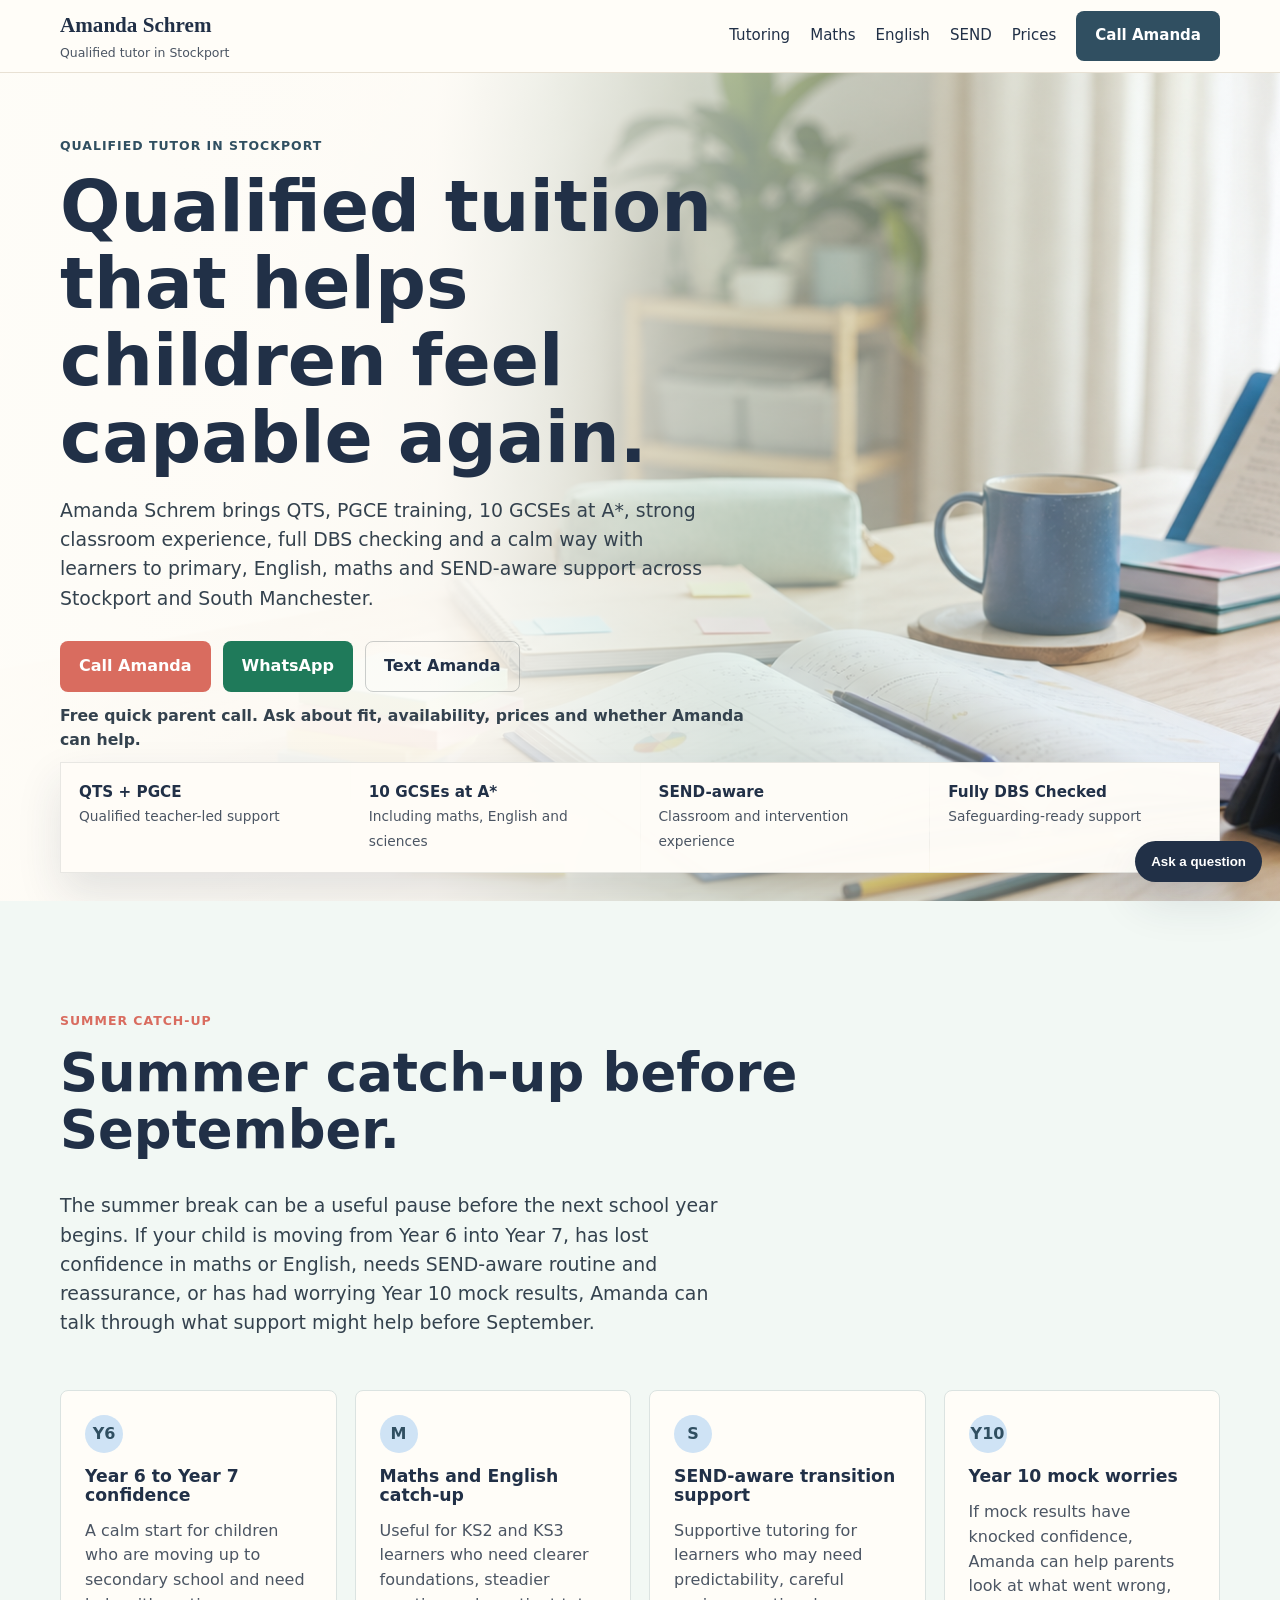
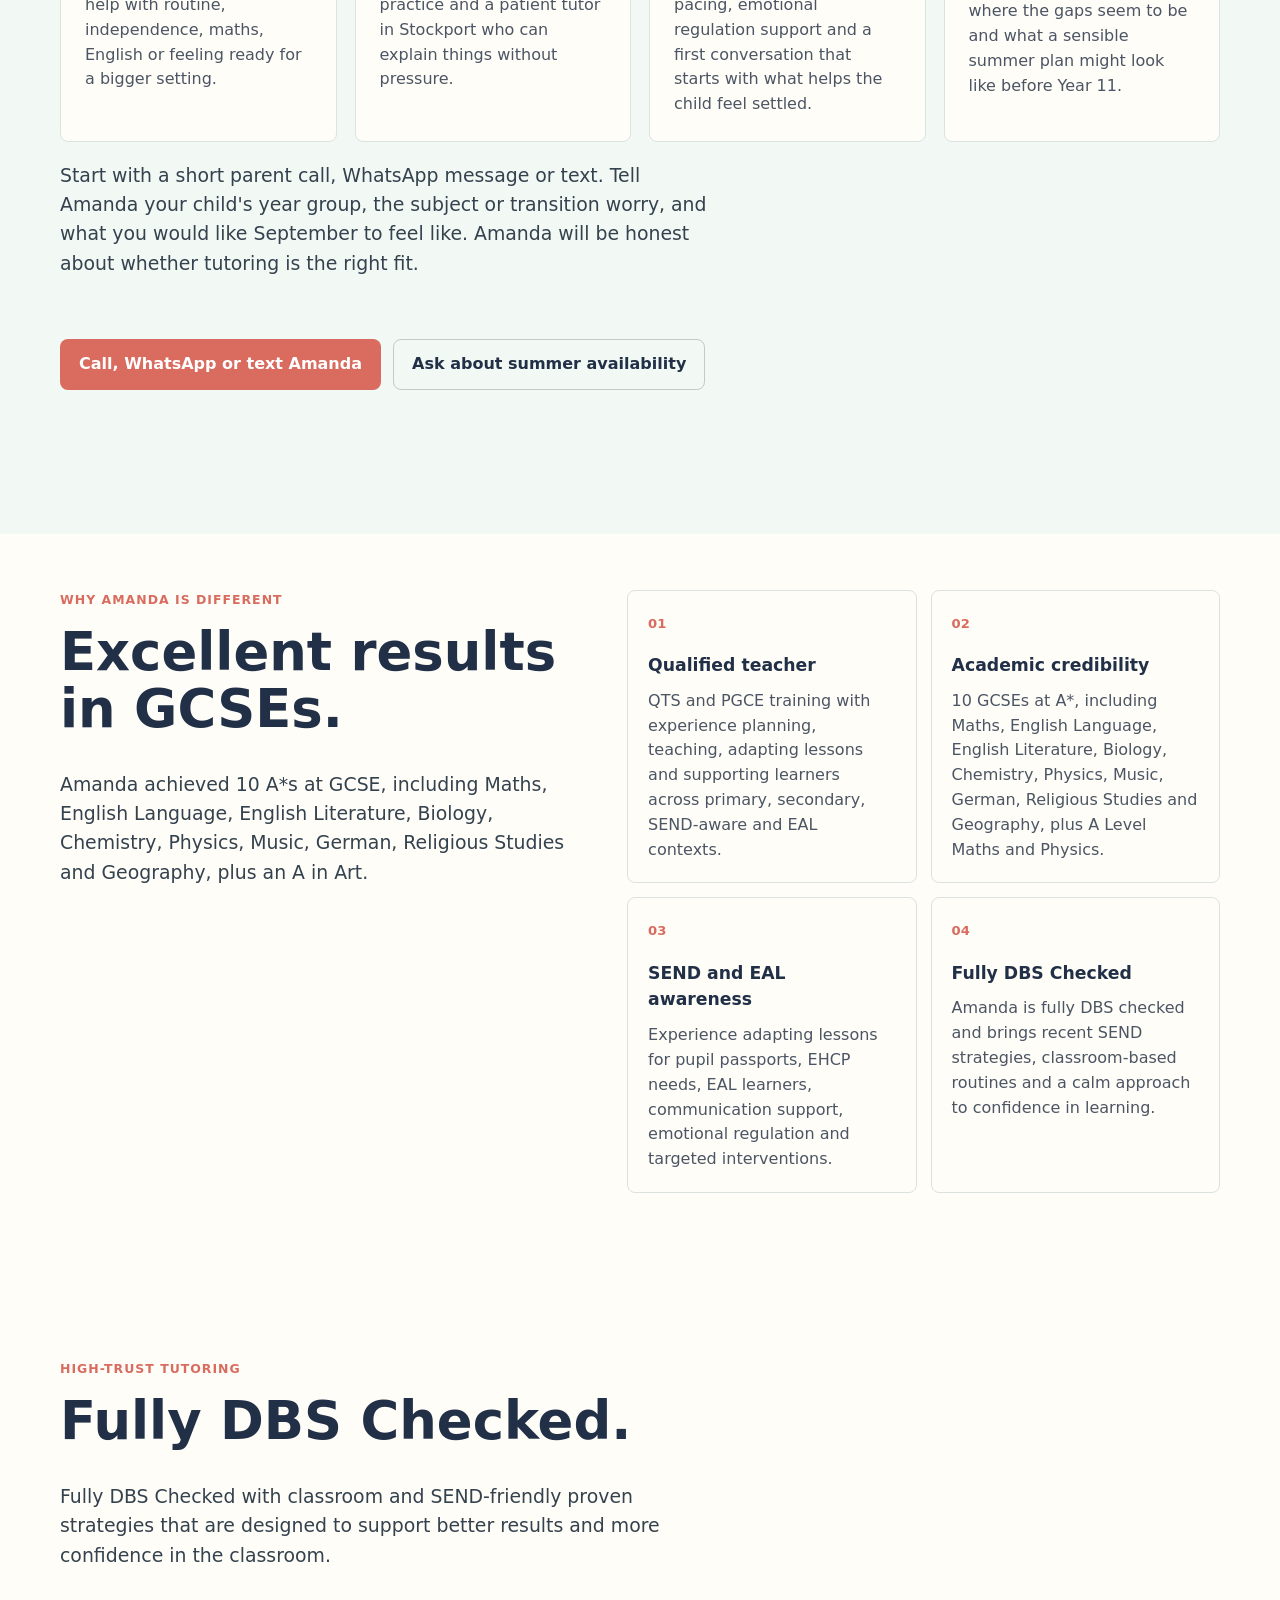
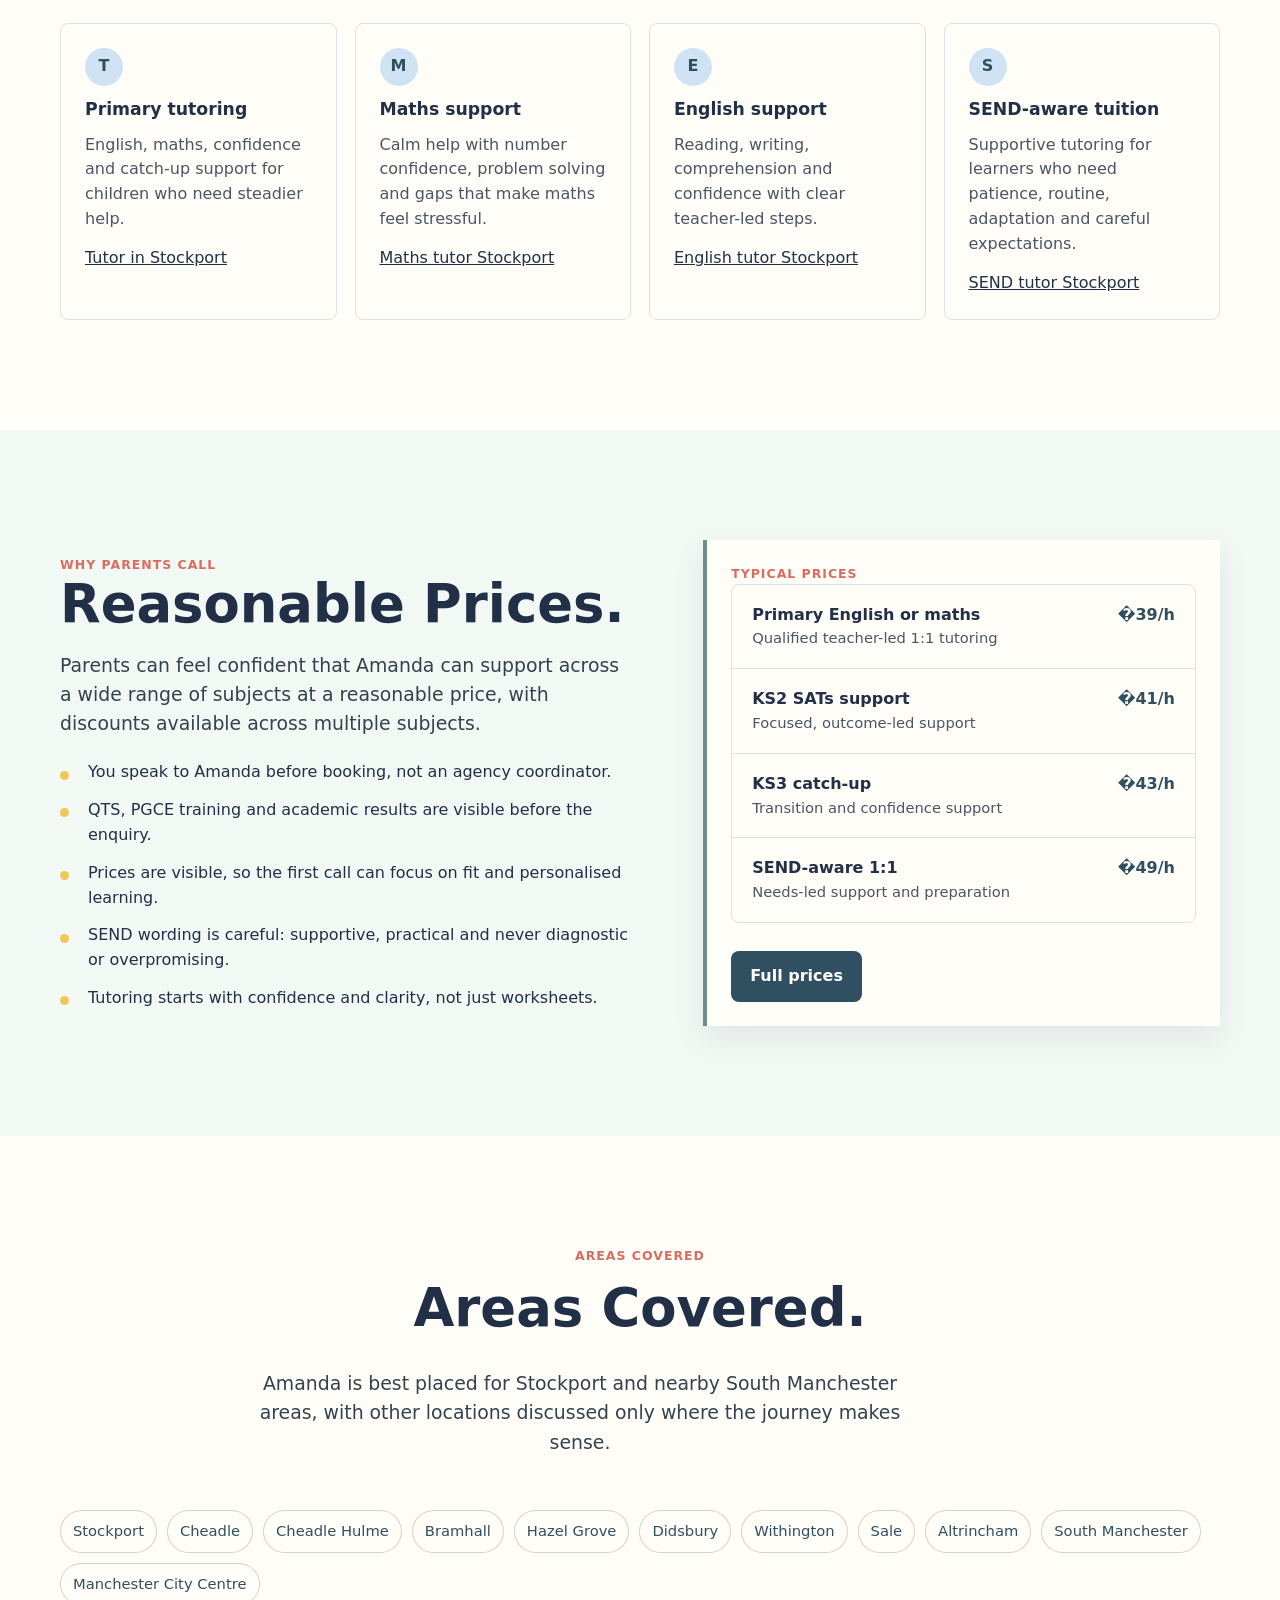
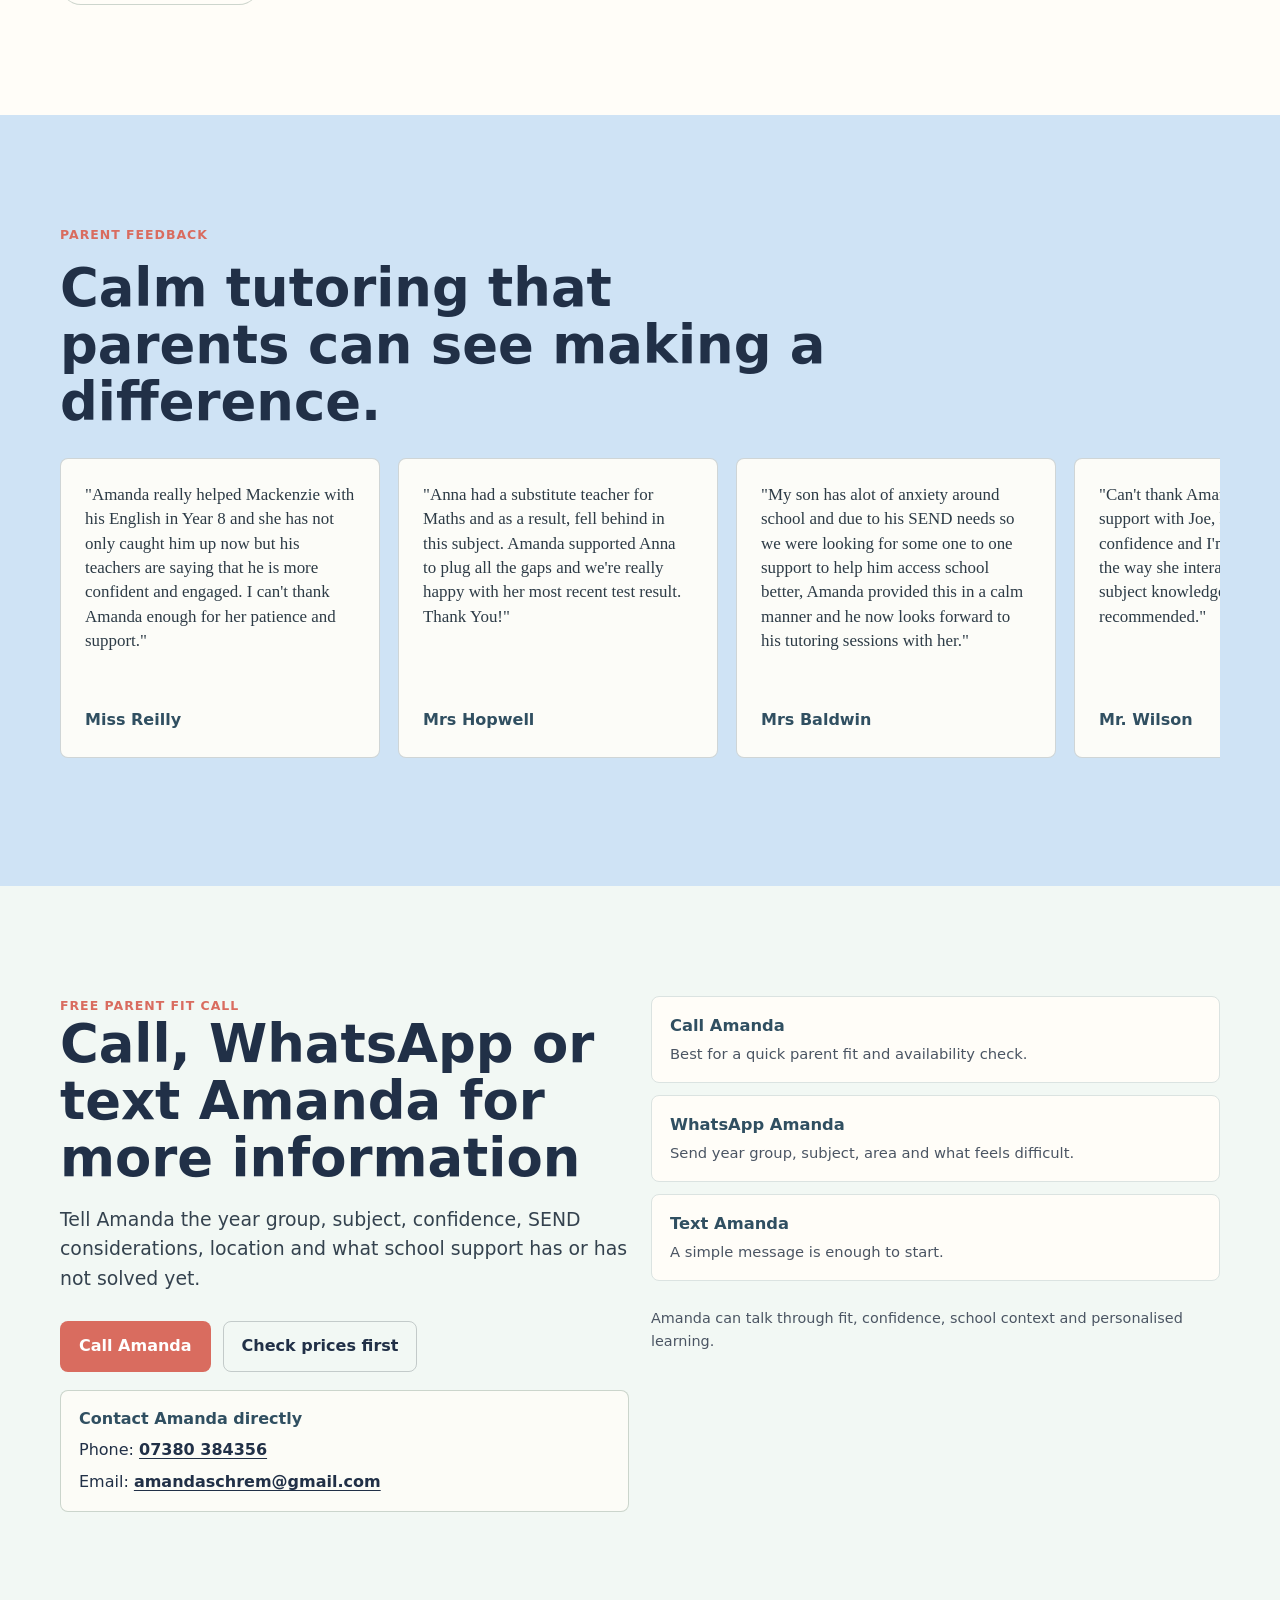
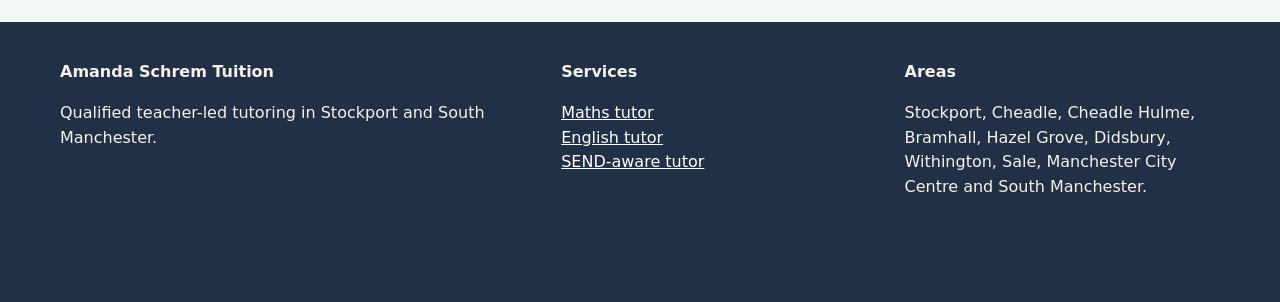
==== commit 0fbc1be3: "Improve paid landing page contact actions" ====
--- a/index.html
+++ b/index.html
@@ -9,7 +9,7 @@
   <meta property="og:title" content="Qualified Tutor in Stockport with Amanda Schrem">
   <meta property="og:description" content="Parent-friendly tutoring across Stockport and South Manchester, led by one named qualified teacher with QTS, PGCE training and strong academic results.">
   <meta property="og:image" content="assets/hero-tutoring.png">
-  <link rel="stylesheet" href="assets/styles.css?v=20260614c">
+  <link rel="stylesheet" href="assets/styles.css?v=20260627a">
   <script type="application/ld+json">
   {
     "@context": "https://schema.org",
@@ -26,7 +26,13 @@
     }
   }
   </script>
-</head>
+  <script async src="https://www.googletagmanager.com/gtag/js?id=AW-18239191836"></script>
+  <script>
+    window.dataLayer = window.dataLayer || [];
+    function gtag(){dataLayer.push(arguments);}
+    gtag('js', new Date());
+    gtag('config', 'AW-18239191836');
+  </script></head>
 <body>
   <a class="skip-link" href="#main">Skip to content</a>
   <header class="site-header">
@@ -56,10 +62,12 @@
             <p class="eyebrow">Qualified tutor in Stockport</p>
             <h1>Qualified tuition that helps children feel capable again.</h1>
             <p class="lead">Amanda Schrem brings QTS, PGCE training, 10 GCSEs at A*, strong classroom experience, full DBS checking and a calm way with learners to primary, English, maths and SEND-aware support across Stockport and South Manchester.</p>
-            <div class="hero-actions">
-              <a class="btn rosin" href="#contact" data-track="primary_cta_click" data-label="tuition-home-call">Call, WhatsApp or text Amanda</a>
-              <a class="btn secondary" href="prices.html" data-track="prices_click" data-label="tuition-home-prices">View prices</a>
+            <div class="hero-actions conversion-actions">
+              <a class="btn rosin" href="tel:+447380384356" data-track="phone_intent" data-label="tuition-home-hero-call">Call Amanda</a>
+              <a class="btn whatsapp" href="https://wa.me/447380384356?text=Hi%20Amanda%2C%20I%20would%20like%20to%20ask%20about%20tutoring." data-track="whatsapp_intent" data-label="tuition-home-hero-whatsapp">WhatsApp</a>
+              <a class="btn secondary" href="sms:+447380384356?body=Hi%20Amanda%2C%20I%20would%20like%20to%20ask%20about%20tutoring." data-track="text_intent" data-label="tuition-home-hero-text">Text Amanda</a>
             </div>
+            <p class="conversion-note">Free quick parent call. Ask about fit, availability, prices and whether Amanda can help.</p>
           </div>
         </div>
         <div class="trust-strip" aria-label="Tutoring highlights">
@@ -201,14 +209,14 @@
       <div class="chat-body">
         <div class="quick-replies"><button type="button" data-chat-reply="qualifications">Why Amanda?</button><button type="button" data-chat-reply="prices">What does tutoring cost?</button><button type="button" data-chat-reply="areas">Which areas are covered?</button><button type="button" data-chat-reply="trial">How do we start?</button></div>
         <div class="chat-answer" data-chat-answer>Choose a question, then call, WhatsApp or text if it sounds like the right fit.</div>
-        <a class="btn" href="#contact" data-track="chat_callback_click" data-label="tuition-chat-callback">Call, WhatsApp or text Amanda</a>
+        <a class="btn whatsapp" href="https://wa.me/447380384356?text=Hi%20Amanda%2C%20I%20would%20like%20to%20ask%20about%20tutoring." data-track="whatsapp_intent" data-label="tuition-chat-whatsapp">WhatsApp Amanda</a>
       </div>
     </div>
   </aside>
 
   <div class="sticky-call" aria-label="Mobile contact options for Amanda"><a class="mobile-contact-action phone" href="tel:+447380384356" data-track="sticky_phone_intent" data-label="mobile-sticky-call" aria-label="Call Amanda"><svg aria-hidden="true" viewBox="0 0 24 24" fill="none"><path d="M22 16.92v3a2 2 0 0 1-2.18 2 19.8 19.8 0 0 1-8.63-3.07 19.5 19.5 0 0 1-6-6A19.8 19.8 0 0 1 2.12 4.18 2 2 0 0 1 4.11 2h3a2 2 0 0 1 2 1.72c.13.95.35 1.88.66 2.77a2 2 0 0 1-.45 2.11L8.05 9.87a16 16 0 0 0 6.08 6.08l1.27-1.27a2 2 0 0 1 2.11-.45c.89.31 1.82.53 2.77.66A2 2 0 0 1 22 16.92Z" stroke="currentColor" stroke-width="2" stroke-linecap="round" stroke-linejoin="round"/></svg><span>Call</span></a><a class="mobile-contact-action whatsapp" href="https://wa.me/447380384356?text=Hi%20Amanda%2C%20I%20would%20like%20to%20ask%20about%20tutoring." data-track="sticky_whatsapp_intent" data-label="mobile-sticky-whatsapp" aria-label="WhatsApp Amanda"><svg aria-hidden="true" viewBox="0 0 24 24"><path fill="currentColor" d="M12.03 2.5a9.43 9.43 0 0 0-8.17 14.15L2.7 21.5l4.98-1.13A9.43 9.43 0 1 0 12.03 2.5Zm0 1.8a7.63 7.63 0 0 1 6.45 11.72 7.62 7.62 0 0 1-9.92 2.66l-.31-.16-2.94.67.69-2.83-.18-.3A7.63 7.63 0 0 1 12.03 4.3Zm-3.1 3.72c-.16 0-.42.06-.64.3-.22.23-.84.82-.84 2 0 1.17.86 2.31.98 2.47.12.16 1.66 2.66 4.1 3.62 2.02.8 2.44.64 2.88.6.44-.04 1.42-.58 1.62-1.14.2-.56.2-1.04.14-1.14-.06-.1-.22-.16-.46-.28-.24-.12-1.42-.7-1.64-.78-.22-.08-.38-.12-.54.12-.16.24-.62.78-.76.94-.14.16-.28.18-.52.06-.24-.12-1.01-.37-1.92-1.18-.71-.63-1.19-1.41-1.33-1.65-.14-.24-.01-.37.11-.49.11-.11.24-.28.36-.42.12-.14.16-.24.24-.4.08-.16.04-.3-.02-.42-.06-.12-.54-1.3-.74-1.78-.2-.47-.39-.4-.54-.41h-.48Z"/></svg><span>WhatsApp</span></a><a class="mobile-contact-action text" href="sms:+447380384356?body=Hi%20Amanda%2C%20I%20would%20like%20to%20ask%20about%20tutoring." data-track="sticky_text_intent" data-label="mobile-sticky-text" aria-label="Text Amanda"><svg aria-hidden="true" viewBox="0 0 24 24" fill="none"><path d="M21 15a4 4 0 0 1-4 4H8l-5 3V7a4 4 0 0 1 4-4h10a4 4 0 0 1 4 4v8Z" stroke="currentColor" stroke-width="2" stroke-linecap="round" stroke-linejoin="round"/><path d="M8 9h8M8 13h5" stroke="currentColor" stroke-width="2" stroke-linecap="round"/></svg><span>Text</span></a></div>
   <footer class="site-footer"><div class="wrap footer-grid"><div><strong>Amanda Schrem Tuition</strong><p>Qualified teacher-led tutoring in Stockport and South Manchester.</p></div><div><strong>Services</strong><p><a href="maths-tutor-stockport.html">Maths tutor</a><br><a href="english-tutor-stockport.html">English tutor</a><br><a href="send-tutor-stockport.html">SEND-aware tutor</a></p></div><div><strong>Areas</strong><p>Stockport, Cheadle, Cheadle Hulme, Bramhall, Hazel Grove, Didsbury, Withington, Sale, Manchester City Centre and South Manchester.</p></div></div></footer>
-  <script src="assets/site.js?v=20260614"></script>
+  <script src="assets/site.js?v=20260616"></script>
 </body>
 </html>
 
--- a/assets/styles.css
+++ b/assets/styles.css
@@ -174,6 +174,26 @@
   background: var(--rosin);
 }
 
+.btn.whatsapp {
+  background: #1f7a5a;
+  color: #fff;
+}
+
+.btn.whatsapp:hover {
+  background: #176246;
+}
+
+.conversion-actions {
+  margin-top: 22px;
+}
+
+.conversion-note {
+  margin: 12px 0 0;
+  color: #34424e;
+  font-size: 0.98rem;
+  font-weight: 750;
+}
+
 .hero {
   min-height: calc(100svh - 72px);
   display: grid;
@@ -866,6 +886,10 @@
   max-width: 12ch;
 }
 
+.mobile-page-image {
+  display: none;
+}
+
 @media (max-width: 900px) {
   .menu-button {
     display: inline-grid;
@@ -968,16 +992,40 @@
   }
 
   .hero-media {
-    padding: 28px 0 18px;
+    padding: 0 0 18px;
+    overflow: visible;
+    background: var(--warm-white);
   }
 
   .hero-media img {
-    position: absolute;
-    inset: 0;
+    position: relative;
+    inset: auto;
+    display: block;
     width: 100%;
-    height: 100%;
+    height: auto;
     min-height: 0;
-    object-fit: cover;
+    object-fit: contain;
+    object-position: center center;
+    opacity: 1;
+  }
+
+  .hero-media::after {
+    display: none;
+  }
+
+  .mobile-page-image {
+    display: block;
+    background: var(--warm-white);
+  }
+
+  .mobile-page-image img {
+    display: block;
+    width: 100%;
+    height: auto;
+  }
+
+  .mobile-page-image + .page-hero {
+    padding-top: 28px;
   }
 
   .hero-copy,
@@ -990,7 +1038,7 @@
   .hero-content {
     position: relative;
     inset: auto;
-    padding-top: 0;
+    padding-top: 28px;
   }
 
   .hero-copy {
@@ -1099,35 +1147,7 @@
   }
 
   .chat-widget {
-    top: 84px;
-    left: 334px;
-    right: auto;
-    bottom: auto;
-  }
-
-  .chat-toggle {
-    position: relative;
-    width: 44px;
-    height: 44px;
-    padding: 0;
-    overflow: hidden;
-    color: transparent;
-  }
-
-  .chat-toggle::after {
-    content: "?";
-    position: absolute;
-    inset: 0;
-    display: grid;
-    place-items: center;
-    color: #fff;
-    font-size: 1rem;
-    text-indent: 0;
-  }
-
-  .chat-panel {
-    top: 48px;
-    bottom: auto;
+    display: none;
   }
 
   .site-footer {
